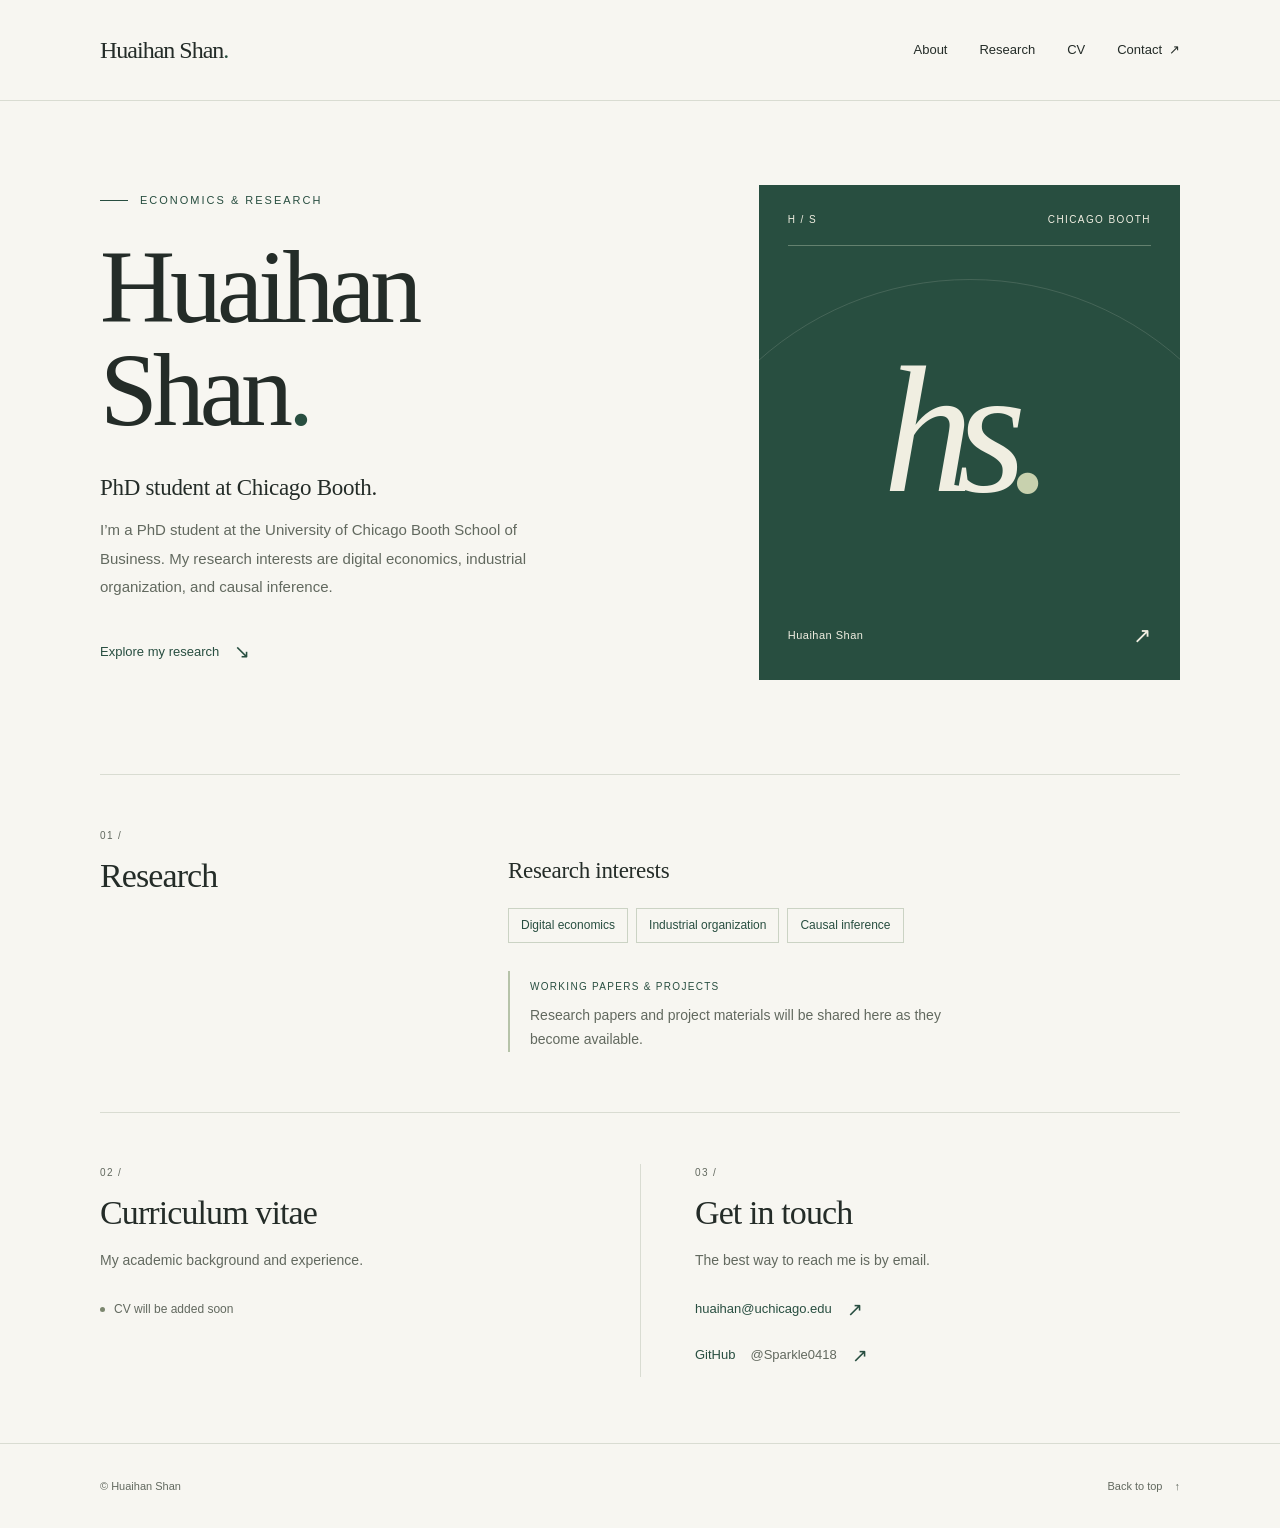
==== index.html @ e7fbbbae "first draft" ====
<!doctype html>
<html lang="en">
  <head>
    <meta charset="utf-8">
    <meta name="viewport" content="width=device-width, initial-scale=1">
    <meta name="theme-color" content="#f7f6f1">
    <title>Huaihan Shan | Chicago Booth PhD Student</title>
    <meta name="description" content="Huaihan Shan is a PhD student at Chicago Booth interested in digital economics, industrial organization, and causal inference.">
    <link rel="canonical" href="https://sparkle0418.github.io/">
    <meta property="og:type" content="website">
    <meta property="og:title" content="Huaihan Shan | Chicago Booth PhD Student">
    <meta property="og:description" content="PhD student at Chicago Booth. Research interests: digital economics, industrial organization, and causal inference.">
    <meta property="og:url" content="https://sparkle0418.github.io/">
    <meta property="og:site_name" content="Huaihan Shan">
    <meta name="twitter:card" content="summary">
    <link rel="stylesheet" href="styles.css">
    <script type="application/ld+json">
      {
        "@context": "https://schema.org",
        "@type": "Person",
        "name": "Huaihan Shan",
        "jobTitle": "PhD student",
        "affiliation": {
          "@type": "EducationalOrganization",
          "name": "University of Chicago Booth School of Business"
        },
        "email": "mailto:huaihan@uchicago.edu",
        "knowsAbout": ["Digital economics", "Industrial organization", "Causal inference"],
        "url": "https://sparkle0418.github.io/",
        "sameAs": ["https://github.com/Sparkle0418"]
      }
    </script>
  </head>
  <body>
    <a class="skip-link" href="#main">Skip to content</a>

    <header class="site-header">
      <div class="container header-inner">
        <a class="wordmark" href="#about" aria-label="Huaihan Shan, home">Huaihan Shan<span aria-hidden="true">.</span></a>
        <nav aria-label="Main navigation">
          <a href="#about">About</a>
          <a href="#research">Research</a>
          <a href="#cv">CV</a>
          <a href="#contact">Contact <span aria-hidden="true">↗</span></a>
        </nav>
      </div>
    </header>

    <main id="main" class="container">
      <section id="about" class="intro" aria-labelledby="intro-title">
        <div class="intro-copy">
          <p class="eyebrow"><span class="small-line" aria-hidden="true"></span> Economics &amp; research</p>
          <h1 id="intro-title">Huaihan<br>Shan<span class="title-dot">.</span></h1>
          <!-- Update your role, affiliation, and short bio here. -->
          <p class="intro-lead">PhD student at Chicago Booth.</p>
          <p class="intro-description">I’m a PhD student at the University of Chicago Booth School of Business. My research interests are digital economics, industrial organization, and causal inference.</p>
          <a class="text-link" href="#research">Explore my research <span aria-hidden="true">↘</span></a>
        </div>
        <!-- A typographic monogram until you choose to add a portrait. -->
        <div class="identity-card" aria-hidden="true">
          <div class="identity-top"><span>H / S</span><span>CHICAGO BOOTH</span></div>
          <div class="monogram">hs<span>.</span></div>
          <div class="identity-bottom"><span>Huaihan Shan</span><span>↗</span></div>
        </div>
      </section>

      <section id="research" class="research section-row" aria-labelledby="research-title">
        <div class="section-heading">
          <p class="section-number" aria-hidden="true">01 /</p>
          <h2 id="research-title">Research</h2>
        </div>
        <div class="section-content">
          <!-- Update these research interests and add papers as articles below. -->
          <p class="section-intro">Research interests</p>
          <ul class="research-interests" aria-label="Research interests">
            <li>Digital economics</li>
            <li>Industrial organization</li>
            <li>Causal inference</li>
          </ul>
          <div class="forthcoming">
            <span class="status-label">Working papers &amp; projects</span>
            <p>Research papers and project materials will be shared here as they become available.</p>
          </div>
        </div>
      </section>

      <div class="details-grid">
        <section id="cv" class="detail-section" aria-labelledby="cv-title">
          <p class="section-number" aria-hidden="true">02 /</p>
          <h2 id="cv-title">Curriculum vitae</h2>
          <!-- Once you add files/cv.pdf, replace the status below with:
               <a class="text-link" href="files/cv.pdf">View CV (PDF) <span aria-hidden="true">↗</span></a>
          -->
          <p>My academic background and experience.</p>
          <span class="availability">CV will be added soon</span>
        </section>
        <section id="contact" class="detail-section" aria-labelledby="contact-title">
          <p class="section-number" aria-hidden="true">03 /</p>
          <h2 id="contact-title">Get in touch</h2>
          <p>The best way to reach me is by email.</p>
          <div class="contact-links">
            <a class="text-link" href="mailto:huaihan@uchicago.edu">huaihan@uchicago.edu <span aria-hidden="true">↗</span></a>
            <a class="text-link" href="https://github.com/Sparkle0418">GitHub <span class="link-detail">@Sparkle0418</span> <span aria-hidden="true">↗</span></a>
          </div>
        </section>
      </div>
    </main>

    <footer class="site-footer">
      <div class="container footer-inner">
        <p>© Huaihan Shan</p>
        <a href="#about">Back to top <span aria-hidden="true">↑</span></a>
      </div>
    </footer>
  </body>
</html>
---- styles.css ----
:root {
  color-scheme: light;
  --paper: #f7f6f1;
  --ink: #242c28;
  --muted: #62695f;
  --green: #284e40;
  --line: #d9dcd2;
  --serif: Georgia, "Times New Roman", serif;
  --sans: -apple-system, BlinkMacSystemFont, "Segoe UI", sans-serif;
}

* { box-sizing: border-box; }
html { scroll-behavior: smooth; }
body { margin: 0; background: var(--paper); color: var(--ink); font-family: var(--sans); font-size: 16px; line-height: 1.7; -webkit-font-smoothing: antialiased; }
a { color: inherit; text-decoration-thickness: 1px; text-underline-offset: 5px; }
a:hover { color: var(--green); }
a:focus-visible { outline: 2px solid var(--green); outline-offset: 6px; border-radius: 2px; }
::selection { background: #dce6d5; color: var(--green); }
.container { width: min(1080px, calc(100% - 96px)); margin-inline: auto; }
.skip-link { position: fixed; z-index: 10; top: 12px; left: 12px; padding: 10px 18px; background: var(--green); color: white; transform: translateY(-180%); }
.skip-link:focus { transform: translateY(0); color: white; }
.site-header { border-bottom: 1px solid var(--line); }
.header-inner { min-height: 100px; display: flex; align-items: center; justify-content: space-between; gap: 28px; }
.wordmark { font-family: var(--serif); font-size: 24px; letter-spacing: -1px; text-decoration: none; white-space: nowrap; }
.wordmark span { color: var(--green); }
nav { display: flex; align-items: center; gap: 32px; }
nav a { display: inline-flex; align-items: center; gap: 7px; min-height: 44px; font-size: 13px; text-decoration: none; }
nav a:hover { text-decoration: underline; }
section { scroll-margin-top: 32px; }
.intro { display: grid; grid-template-columns: 1.35fr 1fr; align-items: center; gap: 90px; padding-block: 84px 94px; }
.eyebrow { display: flex; align-items: center; gap: 12px; margin: 0 0 26px; color: var(--green); font-size: 11px; letter-spacing: 2px; text-transform: uppercase; }
.small-line { width: 28px; height: 1px; background: var(--green); }
h1, h2, p { margin-top: 0; }
h1 { margin-bottom: 29px; font-family: var(--serif); font-size: clamp(68px, 8.2vw, 104px); font-weight: 400; line-height: .99; letter-spacing: -5px; }
.title-dot { color: var(--green); }
.intro-lead { margin-bottom: 12px; font-family: var(--serif); font-size: 23px; line-height: 1.45; letter-spacing: -.3px; }
.intro-description { max-width: 440px; margin-bottom: 28px; font-size: 15px; line-height: 1.9; color: var(--muted); }
.text-link { display: inline-flex; align-items: center; gap: 15px; min-height: 44px; color: var(--green); font-size: 13px; font-weight: 500; text-decoration: none; }
.text-link:hover { text-decoration: underline; }
.text-link > span:last-child { font-size: 19px; line-height: 1; }
.identity-card { position: relative; display: flex; flex-direction: column; justify-content: space-between; aspect-ratio: 4 / 4.7; padding: 26px 29px; color: #f0eee1; background: var(--green); overflow: hidden; }
.identity-card::before { content: ""; position: absolute; width: 150%; aspect-ratio: 1; left: -25%; top: 19%; border: 1px solid #698273; border-radius: 50%; opacity: .45; }
.identity-top, .identity-bottom { position: relative; display: flex; align-items: center; justify-content: space-between; gap: 12px; font-size: 10px; letter-spacing: 1.4px; }
.identity-top { padding-bottom: 17px; border-bottom: 1px solid #64816f; }
.monogram { position: relative; text-align: center; font-family: var(--serif); font-size: clamp(115px, 15vw, 180px); font-style: italic; line-height: 1; letter-spacing: -17px; padding-right: 18px; }
.monogram span { color: #c8d1ae; }
.identity-bottom { font-size: 11px; letter-spacing: .5px; }
.identity-bottom span:last-child { font-size: 22px; }
.section-row { display: grid; grid-template-columns: 1fr 2fr; gap: 72px; padding-block: 52px 60px; border-top: 1px solid var(--line); }
.section-number { margin-bottom: 12px; color: var(--muted); font-size: 10px; letter-spacing: 1.4px; }
h2 { margin-bottom: 16px; font-family: var(--serif); font-size: 34px; font-weight: 400; line-height: 1.2; letter-spacing: -.9px; }
.section-content { padding-top: 27px; }
.section-intro { margin-bottom: 21px; font-family: var(--serif); font-size: 23px; line-height: 1.45; letter-spacing: -.3px; }
.research-interests { display: flex; flex-wrap: wrap; gap: 8px; padding: 0; margin: 0 0 28px; list-style: none; }
.research-interests li { padding: 6px 12px; border: 1px solid #cbd3c4; color: var(--green); font-size: 12px; }
.forthcoming { border-left: 2px solid #b6c3a9; padding: 0 0 0 20px; }
.status-label { display: inline-block; color: var(--green); font-size: 10px; letter-spacing: 1.3px; text-transform: uppercase; }
.forthcoming p { max-width: 440px; margin: 6px 0 0; color: var(--muted); font-size: 14px; }
.details-grid { display: grid; grid-template-columns: 1fr 1fr; padding-block: 51px 66px; border-top: 1px solid var(--line); }
.detail-section:first-child { padding-right: 48px; }
.detail-section:last-child { border-left: 1px solid var(--line); padding-left: 54px; }
.detail-section > p:not(.section-number) { margin-bottom: 14px; color: var(--muted); font-size: 14px; }
.availability { display: inline-flex; align-items: center; min-height: 44px; color: var(--muted); font-size: 12px; }
.availability::before { content: ""; width: 5px; height: 5px; border-radius: 50%; margin-right: 9px; background: #7c876f; }
.link-detail { color: var(--muted); font-weight: 400; }
.contact-links { display: flex; align-items: flex-start; flex-direction: column; gap: 2px; }
.site-footer { border-top: 1px solid var(--line); }
.footer-inner { display: flex; align-items: center; justify-content: space-between; gap: 20px; min-height: 84px; font-size: 11px; color: var(--muted); }
.footer-inner p { margin: 0; }
.footer-inner a { display: inline-flex; align-items: center; min-height: 44px; gap: 12px; text-decoration: none; }
.footer-inner a:hover { text-decoration: underline; }

@media (min-width: 1440px) {
  .intro { gap: 120px; }
}

@media (max-width: 800px) {
  .container { width: calc(100% - 64px); }
  .header-inner { min-height: 88px; }
  nav { gap: 21px; }
  .intro { gap: 44px; padding-block: 64px 72px; }
  h1 { font-size: 76px; }
  .intro-lead { font-size: 21px; }
  .identity-card { padding: 21px; }
  .identity-top { font-size: 8px; letter-spacing: .8px; }
  .monogram { font-size: 120px; letter-spacing: -12px; }
  .section-row { gap: 32px; }
  .detail-section:first-child { padding-right: 30px; }
  .detail-section:last-child { padding-left: 32px; }
  h2 { font-size: 29px; }
}

@media (max-width: 600px) {
  .container { width: calc(100% - 40px); }
  .header-inner { flex-wrap: wrap; gap: 0; padding-top: 16px; padding-bottom: 8px; }
  .wordmark { font-size: 23px; }
  nav { width: 100%; justify-content: space-between; gap: 12px; margin-top: 7px; }
  nav a { font-size: 12px; }
  .intro { grid-template-columns: 1fr; gap: 36px; padding-block: 45px 48px; }
  .eyebrow { margin-bottom: 22px; }
  h1 { font-size: clamp(68px, 18vw, 86px); letter-spacing: -3px; margin-bottom: 25px; }
  .intro-description { margin-bottom: 17px; }
  .identity-card { aspect-ratio: auto; min-height: 240px; padding: 20px 24px; }
  .identity-top { font-size: 9px; letter-spacing: 1.2px; }
  .identity-card::before { width: 100%; left: 0; top: 27%; }
  .monogram { font-size: 106px; letter-spacing: -10px; margin-block: 9px; }
  .identity-bottom { font-size: 10px; }
  .section-row { grid-template-columns: 1fr; gap: 4px; padding-block: 34px 38px; }
  .section-content { padding-top: 0; }
  .section-intro { font-size: 21px; }
  .details-grid { grid-template-columns: 1fr; padding-block: 0; }
  .detail-section:first-child { padding: 34px 0; }
  .detail-section:last-child { padding: 34px 0 42px; border-left: 0; border-top: 1px solid var(--line); }
  h2 { font-size: 30px; }
  .footer-inner { min-height: 76px; }
}

@media (prefers-reduced-motion: reduce) {
  html { scroll-behavior: auto; }
}
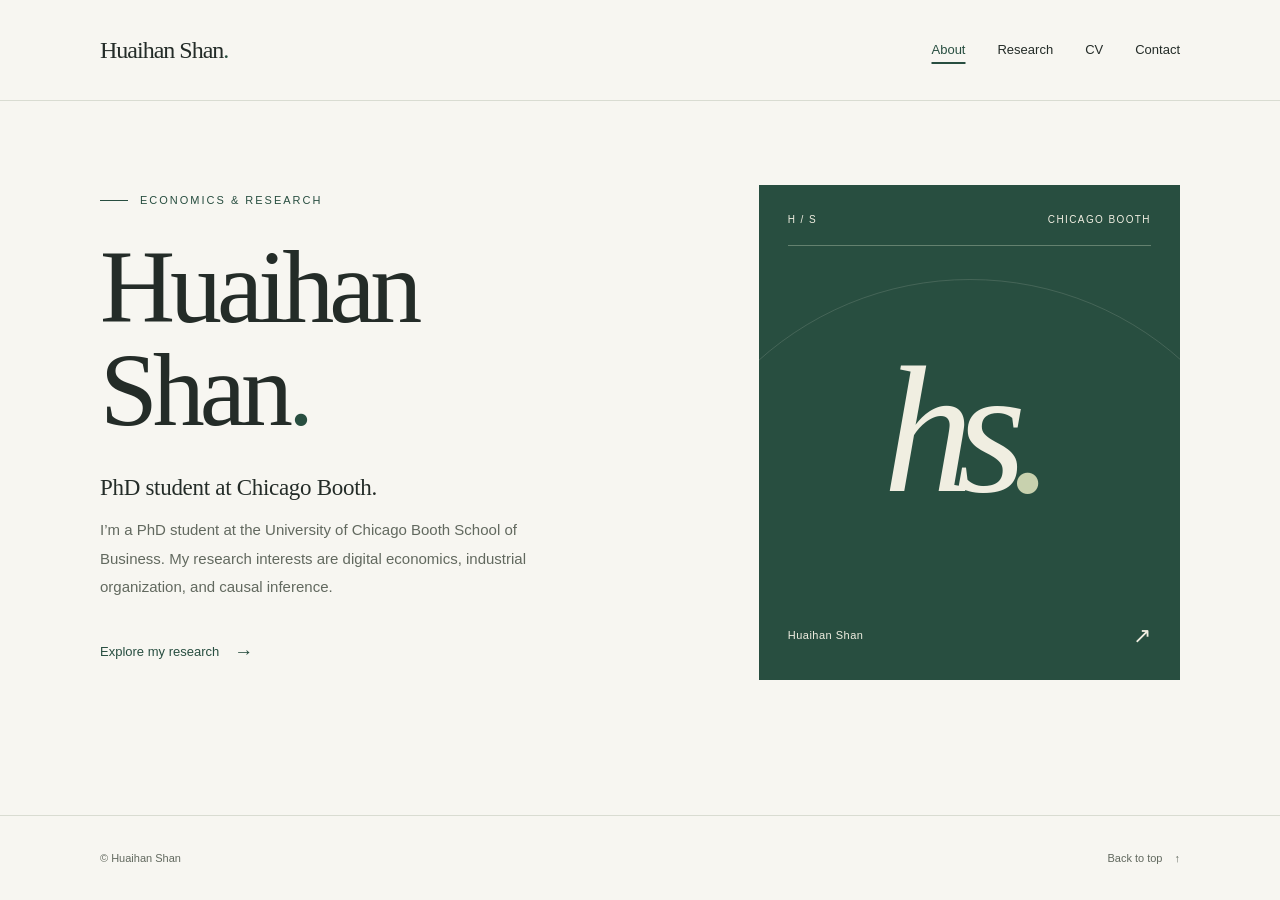
==== commit 6739da58: "format revision" ====
--- a/index.html
+++ b/index.html
@@ -36,12 +36,12 @@
 
     <header class="site-header">
       <div class="container header-inner">
-        <a class="wordmark" href="#about" aria-label="Huaihan Shan, home">Huaihan Shan<span aria-hidden="true">.</span></a>
+        <a class="wordmark" href="index.html" aria-label="Huaihan Shan, home">Huaihan Shan<span aria-hidden="true">.</span></a>
         <nav aria-label="Main navigation">
-          <a href="#about">About</a>
-          <a href="#research">Research</a>
-          <a href="#cv">CV</a>
-          <a href="#contact">Contact <span aria-hidden="true">↗</span></a>
+          <a href="index.html" aria-current="page">About</a>
+          <a href="research.html">Research</a>
+          <a href="cv.html">CV</a>
+          <a href="contact.html">Contact</a>
         </nav>
       </div>
     </header>
@@ -54,7 +54,7 @@
           <!-- Update your role, affiliation, and short bio here. -->
           <p class="intro-lead">PhD student at Chicago Booth.</p>
           <p class="intro-description">I’m a PhD student at the University of Chicago Booth School of Business. My research interests are digital economics, industrial organization, and causal inference.</p>
-          <a class="text-link" href="#research">Explore my research <span aria-hidden="true">↘</span></a>
+          <a class="text-link" href="research.html">Explore my research <span aria-hidden="true">→</span></a>
         </div>
         <!-- A typographic monogram until you choose to add a portrait. -->
         <div class="identity-card" aria-hidden="true">
@@ -64,52 +64,12 @@
         </div>
       </section>
 
-      <section id="research" class="research section-row" aria-labelledby="research-title">
-        <div class="section-heading">
-          <p class="section-number" aria-hidden="true">01 /</p>
-          <h2 id="research-title">Research</h2>
-        </div>
-        <div class="section-content">
-          <!-- Update these research interests and add papers as articles below. -->
-          <p class="section-intro">Research interests</p>
-          <ul class="research-interests" aria-label="Research interests">
-            <li>Digital economics</li>
-            <li>Industrial organization</li>
-            <li>Causal inference</li>
-          </ul>
-          <div class="forthcoming">
-            <span class="status-label">Working papers &amp; projects</span>
-            <p>Research papers and project materials will be shared here as they become available.</p>
-          </div>
-        </div>
-      </section>
-
-      <div class="details-grid">
-        <section id="cv" class="detail-section" aria-labelledby="cv-title">
-          <p class="section-number" aria-hidden="true">02 /</p>
-          <h2 id="cv-title">Curriculum vitae</h2>
-          <!-- Once you add files/cv.pdf, replace the status below with:
-               <a class="text-link" href="files/cv.pdf">View CV (PDF) <span aria-hidden="true">↗</span></a>
-          -->
-          <p>My academic background and experience.</p>
-          <span class="availability">CV will be added soon</span>
-        </section>
-        <section id="contact" class="detail-section" aria-labelledby="contact-title">
-          <p class="section-number" aria-hidden="true">03 /</p>
-          <h2 id="contact-title">Get in touch</h2>
-          <p>The best way to reach me is by email.</p>
-          <div class="contact-links">
-            <a class="text-link" href="mailto:huaihan@uchicago.edu">huaihan@uchicago.edu <span aria-hidden="true">↗</span></a>
-            <a class="text-link" href="https://github.com/Sparkle0418">GitHub <span class="link-detail">@Sparkle0418</span> <span aria-hidden="true">↗</span></a>
-          </div>
-        </section>
-      </div>
     </main>
 
     <footer class="site-footer">
       <div class="container footer-inner">
         <p>© Huaihan Shan</p>
-        <a href="#about">Back to top <span aria-hidden="true">↑</span></a>
+        <a href="#main">Back to top <span aria-hidden="true">↑</span></a>
       </div>
     </footer>
   </body>
--- a/styles.css
+++ b/styles.css
@@ -11,7 +11,8 @@
 
 * { box-sizing: border-box; }
 html { scroll-behavior: smooth; }
-body { margin: 0; background: var(--paper); color: var(--ink); font-family: var(--sans); font-size: 16px; line-height: 1.7; -webkit-font-smoothing: antialiased; }
+body { display: flex; flex-direction: column; min-height: 100vh; margin: 0; background: var(--paper); color: var(--ink); font-family: var(--sans); font-size: 16px; line-height: 1.7; -webkit-font-smoothing: antialiased; }
+main { flex: 1; }
 a { color: inherit; text-decoration-thickness: 1px; text-underline-offset: 5px; }
 a:hover { color: var(--green); }
 a:focus-visible { outline: 2px solid var(--green); outline-offset: 6px; border-radius: 2px; }
@@ -26,6 +27,7 @@
 nav { display: flex; align-items: center; gap: 32px; }
 nav a { display: inline-flex; align-items: center; gap: 7px; min-height: 44px; font-size: 13px; text-decoration: none; }
 nav a:hover { text-decoration: underline; }
+nav a[aria-current="page"] { color: var(--green); text-decoration: underline; text-decoration-thickness: 2px; text-underline-offset: 8px; }
 section { scroll-margin-top: 32px; }
 .intro { display: grid; grid-template-columns: 1.35fr 1fr; align-items: center; gap: 90px; padding-block: 84px 94px; }
 .eyebrow { display: flex; align-items: center; gap: 12px; margin: 0 0 26px; color: var(--green); font-size: 11px; letter-spacing: 2px; text-transform: uppercase; }
@@ -46,20 +48,18 @@
 .monogram span { color: #c8d1ae; }
 .identity-bottom { font-size: 11px; letter-spacing: .5px; }
 .identity-bottom span:last-child { font-size: 22px; }
-.section-row { display: grid; grid-template-columns: 1fr 2fr; gap: 72px; padding-block: 52px 60px; border-top: 1px solid var(--line); }
-.section-number { margin-bottom: 12px; color: var(--muted); font-size: 10px; letter-spacing: 1.4px; }
 h2 { margin-bottom: 16px; font-family: var(--serif); font-size: 34px; font-weight: 400; line-height: 1.2; letter-spacing: -.9px; }
-.section-content { padding-top: 27px; }
-.section-intro { margin-bottom: 21px; font-family: var(--serif); font-size: 23px; line-height: 1.45; letter-spacing: -.3px; }
+.content-page { padding-block: 72px 84px; }
+.page-heading { max-width: 760px; margin-bottom: 12px; padding-bottom: 36px; border-bottom: 1px solid var(--line); }
+.page-heading .eyebrow { margin-bottom: 20px; }
+.page-title { font-size: clamp(48px, 6vw, 76px); line-height: 1.1; letter-spacing: -2.5px; margin-bottom: 22px; overflow-wrap: break-word; }
+.page-lead { max-width: 640px; margin-bottom: 0; color: var(--muted); font-size: 17px; }
+.page-body { max-width: 760px; }
+.page-section { padding-block: 28px; }
+.page-section + .page-section { border-top: 1px solid var(--line); }
+.page-section > p { max-width: 640px; color: var(--muted); font-size: 15px; }
 .research-interests { display: flex; flex-wrap: wrap; gap: 8px; padding: 0; margin: 0 0 28px; list-style: none; }
 .research-interests li { padding: 6px 12px; border: 1px solid #cbd3c4; color: var(--green); font-size: 12px; }
-.forthcoming { border-left: 2px solid #b6c3a9; padding: 0 0 0 20px; }
-.status-label { display: inline-block; color: var(--green); font-size: 10px; letter-spacing: 1.3px; text-transform: uppercase; }
-.forthcoming p { max-width: 440px; margin: 6px 0 0; color: var(--muted); font-size: 14px; }
-.details-grid { display: grid; grid-template-columns: 1fr 1fr; padding-block: 51px 66px; border-top: 1px solid var(--line); }
-.detail-section:first-child { padding-right: 48px; }
-.detail-section:last-child { border-left: 1px solid var(--line); padding-left: 54px; }
-.detail-section > p:not(.section-number) { margin-bottom: 14px; color: var(--muted); font-size: 14px; }
 .availability { display: inline-flex; align-items: center; min-height: 44px; color: var(--muted); font-size: 12px; }
 .availability::before { content: ""; width: 5px; height: 5px; border-radius: 50%; margin-right: 9px; background: #7c876f; }
 .link-detail { color: var(--muted); font-weight: 400; }
@@ -84,9 +84,7 @@
   .identity-card { padding: 21px; }
   .identity-top { font-size: 8px; letter-spacing: .8px; }
   .monogram { font-size: 120px; letter-spacing: -12px; }
-  .section-row { gap: 32px; }
-  .detail-section:first-child { padding-right: 30px; }
-  .detail-section:last-child { padding-left: 32px; }
+  .content-page { padding-block: 56px 64px; }
   h2 { font-size: 29px; }
 }
 
@@ -105,12 +103,11 @@
   .identity-card::before { width: 100%; left: 0; top: 27%; }
   .monogram { font-size: 106px; letter-spacing: -10px; margin-block: 9px; }
   .identity-bottom { font-size: 10px; }
-  .section-row { grid-template-columns: 1fr; gap: 4px; padding-block: 34px 38px; }
-  .section-content { padding-top: 0; }
-  .section-intro { font-size: 21px; }
-  .details-grid { grid-template-columns: 1fr; padding-block: 0; }
-  .detail-section:first-child { padding: 34px 0; }
-  .detail-section:last-child { padding: 34px 0 42px; border-left: 0; border-top: 1px solid var(--line); }
+  .content-page { padding-block: 42px 48px; }
+  .page-heading { padding-bottom: 28px; }
+  .page-title { font-size: 48px; letter-spacing: -1.8px; }
+  .page-lead { font-size: 15px; }
+  .page-section { padding-block: 24px; }
   h2 { font-size: 30px; }
   .footer-inner { min-height: 76px; }
 }
